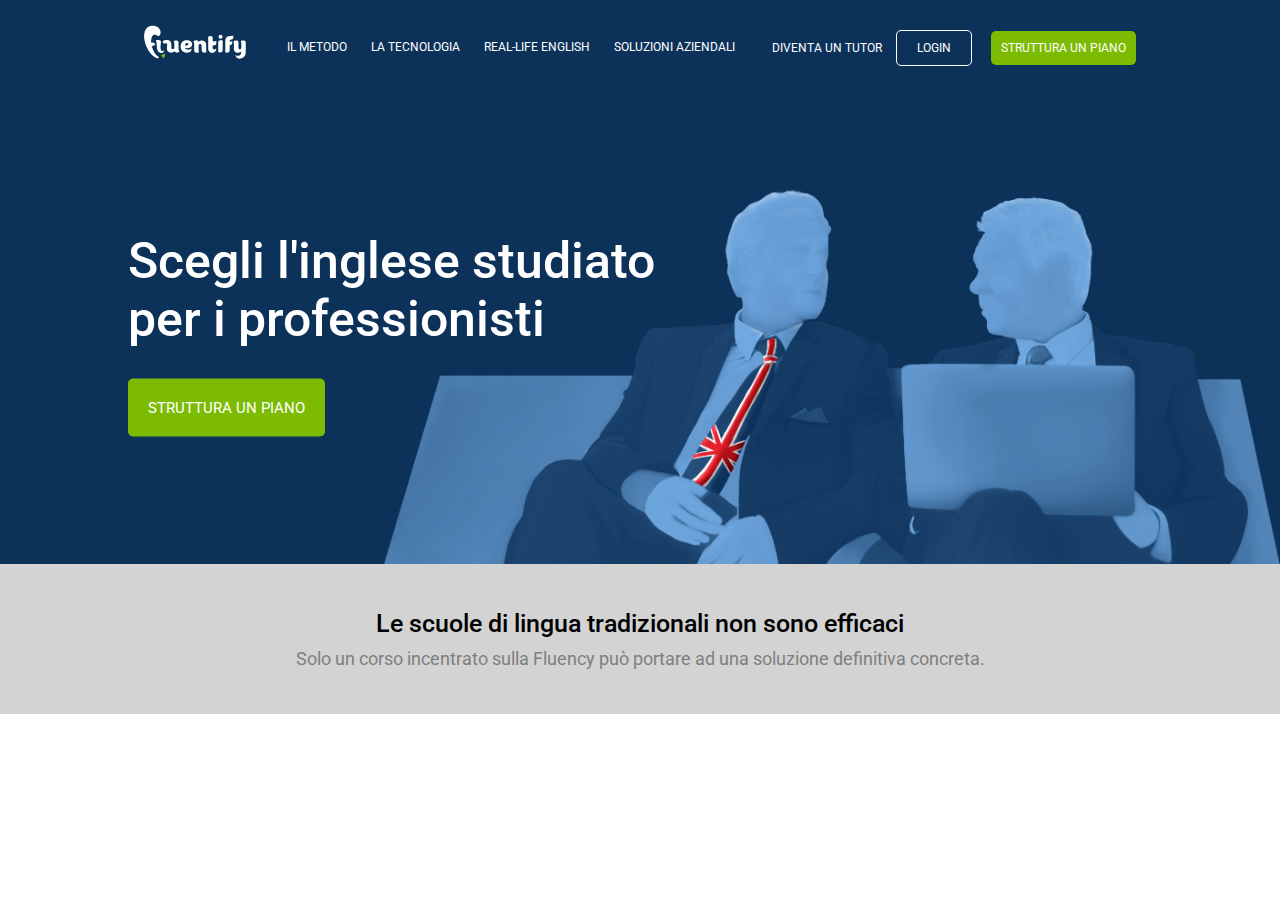
==== index.html @ 2aef1e48 "header correction" ====
<!DOCTYPE html>
<html lang="en" dir="ltr">
  <head>
    <meta charset="utf-8">
    <title>Fluentify</title>
    <link rel="preconnect" href="https://fonts.gstatic.com">
    <link href="https://fonts.googleapis.com/css2?family=Roboto:wght@300;400;500&display=swap" rel="stylesheet">
    <link rel="stylesheet" href="css/style.css">
  </head>

  <body>
    <header>
      <div class="container">
        <!-- logo -->
        <div class="logo">
          <a href="#">
            <img src="img/logo.svg" alt="logo">
          </a>
        </div>
        <!-- /logo -->

        <!-- main nav -->
        <div class="navs">
          <nav class="main-nav">
            <ul>
              <li><a href="#">il metodo</a></li>
              <li><a href="#">la tecnologia</a></li>
              <li><a href="#">real-life english</a></li>
              <li><a href="#">soluzioni aziendali</a></li>
            </ul>

          </nav>
          <!-- /main nav -->

          <!-- secondary-nav -->
          <nav class="secondary-nav">
            <ul>
              <li><a href="#">diventa un tutor</a></li>
              <li><a class="link login" href="#">login</a></li>
              <li><a class="link" href="#">struttura un piano</a></li>
            </ul>

          </nav>
          <!-- /secondary-nav -->
        </div>

      </div>
    </header>

    <main>
      <!-- hero -->
      <section class="hero">
        <div class="container">
          <div class="hero-heading">
            <h1>Scegli l'inglese studiato<br>per i professionisti</h1>
            <a class="link big" href="#">struttura un piano</a>
          </div>
        </div>
      </section>
      <!-- /hero -->
      <!-- payoff-section -->
      <section class="payoff">
        <div class="container centering">
            <h3>Le scuole di lingua tradizionali non sono efficaci</h3>
            <p>Solo un corso incentrato sulla Fluency pu&#242; portare ad una soluzione definitiva concreta.</p>
        </div>
      </section>
      <!-- /payoff-section -->
      <!-- icon-section -->
      <section class="icon">


      </section>
      <!-- /icon-section -->

      <!-- level-section -->
      <!-- /level-section -->

      <!-- plan-section -->
      <!-- /plan-section -->

    </main>

  </body>
</html>
---- css/style.css ----
* {
  margin:0;
  padding: 0;
  box-sizing: border-box;
}

body {
  font-family: 'Roboto', sans-serif;
}

.container {
  width: 80%;
  margin: auto;
}

.clearfix::after {
  content: "";
  display: block;
  clear: both;
}

.centering {
  position: absolute;
  left: 50%;
  top: 50%;
  transform: translate(-50%, -50%);
}

/* typo */
a {
  text-decoration: none;
  color: #fff;
  text-transform: uppercase;
}

p {
  color: #7f7f7f;
  font-size: 18px;
}

h1 {
  color: #fff;
  font-size: 50px;
  font-weight: 500;
  margin-bottom: 50px;
}

h3 {
  font-size: 25px;
  font-weight: 500;
  color: #7cbb02;
  margin-bottom: 10px;
}

/* button */
a.link {
 background-color: #7cbb02;
 border-radius: 5px;
}

a.link.login {
  border: 1px solid #fff;
  background-color: transparent;
  padding: 10px 20px;
  margin-right: 15px;
}

a.link.big {
  padding: 20px;
  font-size: 15px;
}

/* header */
header, .hero {
  background-color: #0c325a;
}

header {
  padding: 20px;
}

header .container {
  position: relative;
}

/* logo */
.logo {
  width: 13%;
}

.logo img {
  width: 90%;
}

header .container * {
  display: inline-block;
  vertical-align: middle;
}

/* main nav */
nav ul a {
  display: inline-block;
  font-size: 12px;
  padding: 10px;
}

nav ul:first-child {
  padding-left: 0;
}

nav li {
  list-style: none;
  display: inline-block;
}

/* navs */
.navs {
  padding-top: 1%;
}

/* secondary-nav */
.secondary-nav {
  position: absolute;
  right: 0;
}

/* hero */
.hero {
  background-image: url("../img/background-header.png");
  height: 480px;
  background-size: 70%;
  background-repeat: no-repeat;
  background-position: right bottom;
  position: relative;
}

.hero-heading {
  position: absolute;
  top: 50%;
  transform: translateY(-50%);
}

/* payoff */
.payoff {
  height: 150px;
  text-align: center;
  background-color: #d3d3d3;
  position: relative;
}

.payoff h3 {
  color: black;
}
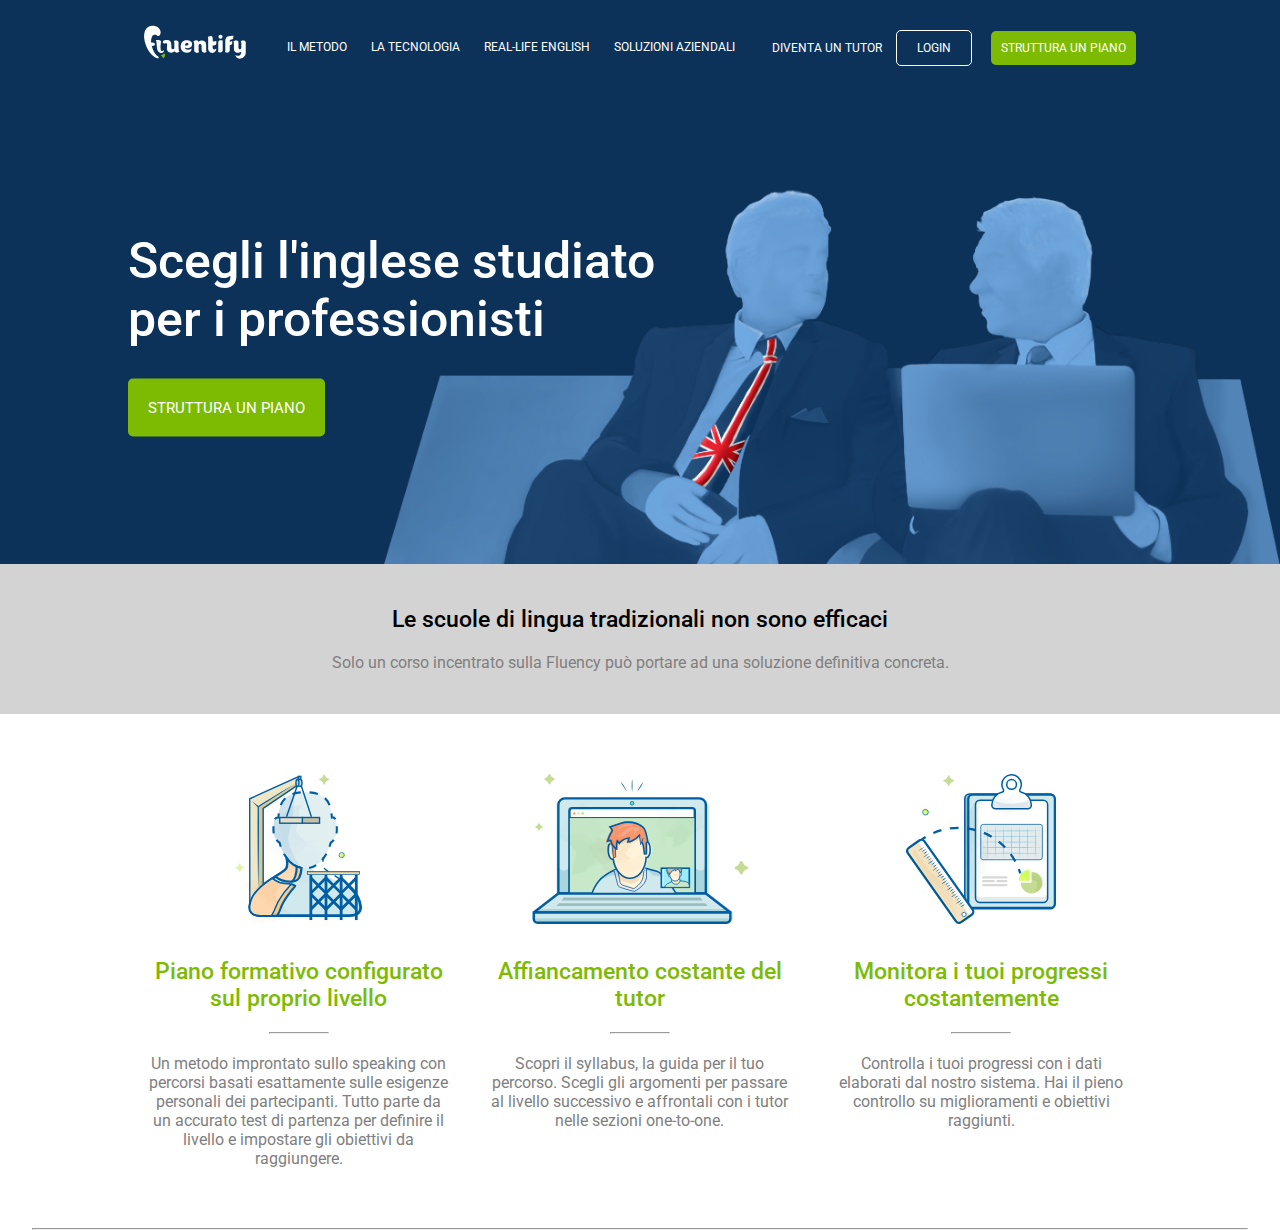
==== commit 80203c22: "icon section" ====
--- a/index.html
+++ b/index.html
@@ -68,12 +68,35 @@
       <!-- /payoff-section -->
       <!-- icon-section -->
       <section class="icon">
+        <div class="container clearfix">
+          <div class="item">
+            <img src="img/profile.svg" alt="profile">
+            <h3>Piano formativo configurato sul proprio livello</h3>
+            <hr>
+            <p>Un metodo improntato sullo speaking con percorsi basati esattamente sulle esigenze personali dei partecipanti. Tutto parte da un accurato test di partenza per definire il livello e impostare gli obiettivi da raggiungere.</p>
+          </div>
+          <div class="item">
+            <img src="img/computer.svg" alt="profile">
+            <h3>Affiancamento costante del tutor</h3>
+            <hr>
+            <p>Scopri il syllabus, la guida per il tuo percorso. Scegli gli argomenti per passare al livello successivo e affrontali con i tutor nelle sezioni one-to-one.</p>
+          </div>
+          <div class="item">
+            <img src="img/doc.svg" alt="profile">
+            <h3>Monitora i tuoi progressi costantemente</h3>
+            <hr>
+            <p>Controlla i tuoi progressi con i dati elaborati dal nostro sistema. Hai il pieno controllo su miglioramenti e obiettivi raggiunti.</p>
+          </div>
+        </div>
 
 
       </section>
       <!-- /icon-section -->
+      <hr class="">
+      <!-- level-section -->
+      <section>
 
-      <!-- level-section -->
+      </section>
       <!-- /level-section -->
 
       <!-- plan-section -->
--- a/css/style.css
+++ b/css/style.css
@@ -1,3 +1,4 @@
+/* general */
 * {
   margin:0;
   padding: 0;
@@ -25,6 +26,7 @@
   top: 50%;
   transform: translate(-50%, -50%);
 }
+/* /general */
 
 /* typo */
 a {
@@ -35,7 +37,8 @@
 
 p {
   color: #7f7f7f;
-  font-size: 18px;
+  font-size: 16px;
+  margin-top: 20px;
 }
 
 h1 {
@@ -46,11 +49,11 @@
 }
 
 h3 {
-  font-size: 25px;
+  font-size: 23px;
   font-weight: 500;
   color: #7cbb02;
-  margin-bottom: 10px;
 }
+/* /typo */
 
 /* button */
 a.link {
@@ -69,6 +72,7 @@
   padding: 20px;
   font-size: 15px;
 }
+/* /button */
 
 /* header */
 header, .hero {
@@ -97,6 +101,12 @@
   vertical-align: middle;
 }
 
+/* navs */
+.navs {
+  padding-top: 1%;
+}
+/* /navs*/
+
 /* main nav */
 nav ul a {
   display: inline-block;
@@ -112,17 +122,15 @@
   list-style: none;
   display: inline-block;
 }
-
-/* navs */
-.navs {
-  padding-top: 1%;
-}
+/* /main nav */
 
 /* secondary-nav */
 .secondary-nav {
   position: absolute;
   right: 0;
 }
+/* /secondary-nav */
+/* /header */
 
 /* hero */
 .hero {
@@ -139,6 +147,7 @@
   top: 50%;
   transform: translateY(-50%);
 }
+/* /hero */
 
 /* payoff */
 .payoff {
@@ -151,3 +160,36 @@
 .payoff h3 {
   color: black;
 }
+/* /payoff */
+
+/* icon */
+
+section.icon {
+  margin: 60px 0;
+}
+.icon .item {
+  width: calc(100%/3);
+  float: left;
+  text-align: center;
+  padding: 0 20px;
+}
+
+.item > img {
+  height: 150px;
+}
+
+.item h3 {
+  margin: 30px 0 20px;
+}
+
+.item hr {
+  width: 20%;
+  margin: auto;
+  color: #7f7f7f;
+}
+
+hr {
+  width: 95%;
+  margin: auto;
+
+}
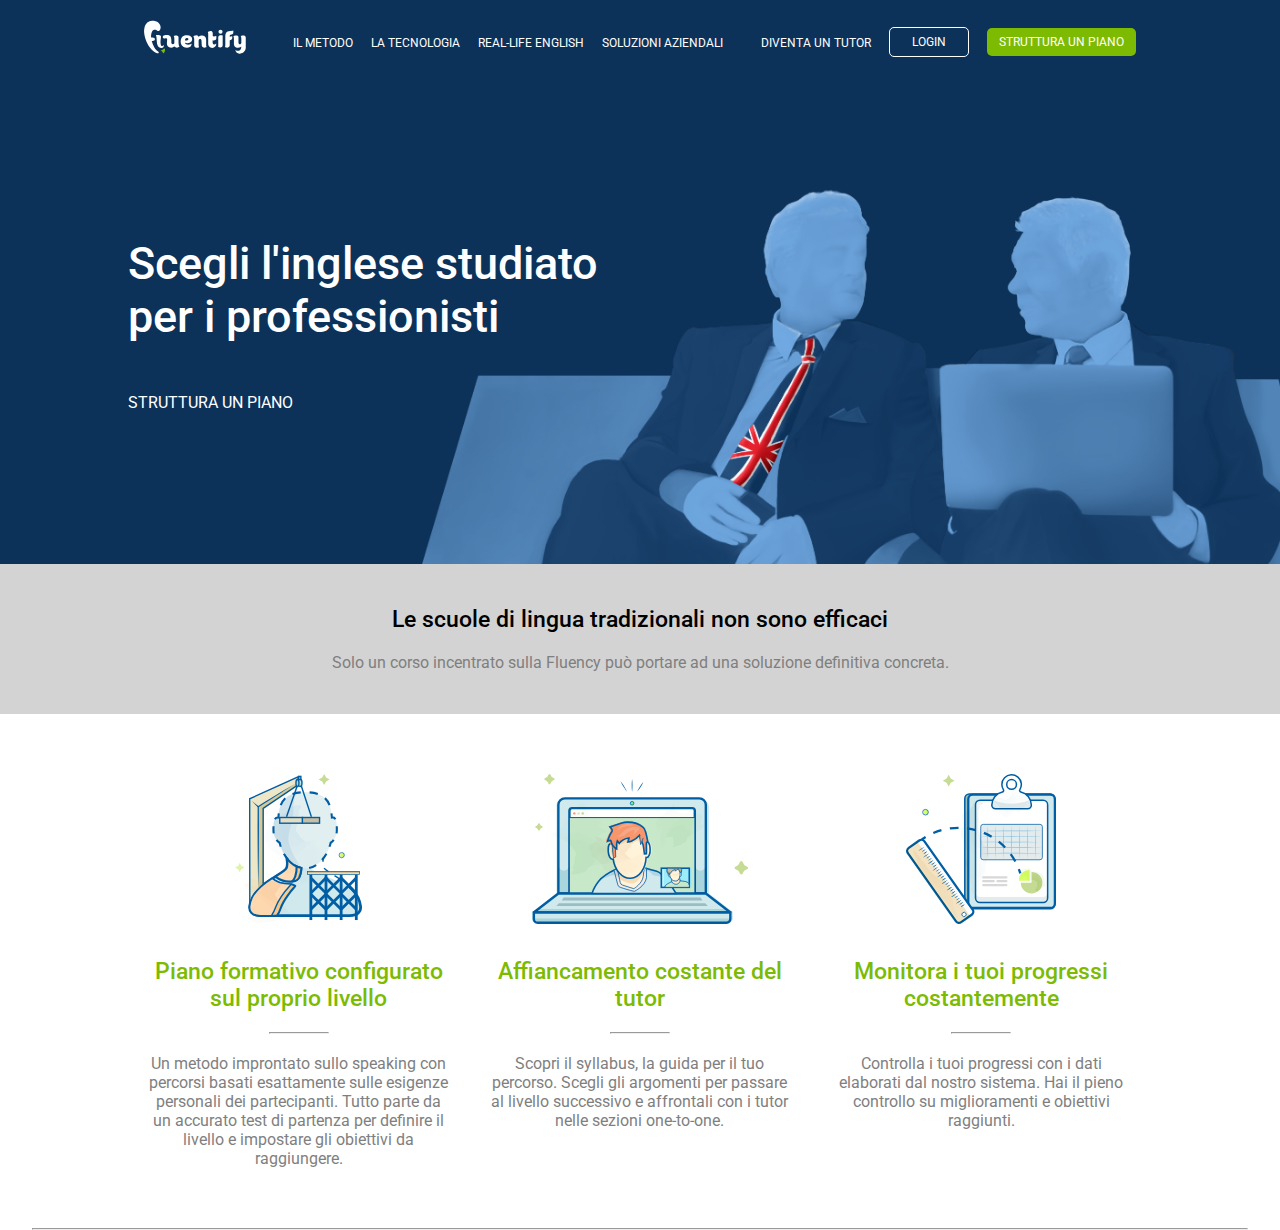
==== commit e9a0ec7a: "header correction" ====
--- a/index.html
+++ b/index.html
@@ -16,34 +16,22 @@
           <a href="#">
             <img src="img/logo.svg" alt="logo">
           </a>
-        </div>
-        <!-- /logo -->
-
-        <!-- main nav -->
-        <div class="navs">
-          <nav class="main-nav">
-            <ul>
-              <li><a href="#">il metodo</a></li>
-              <li><a href="#">la tecnologia</a></li>
-              <li><a href="#">real-life english</a></li>
-              <li><a href="#">soluzioni aziendali</a></li>
-            </ul>
-
-          </nav>
-          <!-- /main nav -->
-
-          <!-- secondary-nav -->
-          <nav class="secondary-nav">
-            <ul>
-              <li><a href="#">diventa un tutor</a></li>
-              <li><a class="link login" href="#">login</a></li>
-              <li><a class="link" href="#">struttura un piano</a></li>
-            </ul>
-
-          </nav>
-          <!-- /secondary-nav -->
-        </div>
-
+        </div><!--
+        --><nav class="main-nav">
+          <ul>
+            <li><a href="#">il metodo</a></li>
+            <li><a href="#">la tecnologia</a></li>
+            <li><a href="#">real-life english</a></li>
+            <li><a href="#">soluzioni aziendali</a></li>
+          </ul>
+        </nav><!--
+        --><nav class="secondary-nav">
+          <ul>
+            <li><a href="#">diventa un tutor</a></li>
+            <li><a class="btn btn-bordered" href="#">login</a></li>
+            <li><a class="btn btn-green" href="#">struttura un piano</a></li>
+          </ul>
+        </nav>
       </div>
     </header>
 
@@ -52,7 +40,7 @@
       <section class="hero">
         <div class="container">
           <div class="hero-heading">
-            <h1>Scegli l'inglese studiato<br>per i professionisti</h1>
+            <h1>Scegli l'inglese studiato per i professionisti</h1>
             <a class="link big" href="#">struttura un piano</a>
           </div>
         </div>
--- a/css/style.css
+++ b/css/style.css
@@ -43,9 +43,10 @@
 
 h1 {
   color: #fff;
-  font-size: 50px;
+  font-size: 45px;
   font-weight: 500;
   margin-bottom: 50px;
+  width: 60%;
 }
 
 h3 {
@@ -56,22 +57,25 @@
 /* /typo */
 
 /* button */
-a.link {
- background-color: #7cbb02;
- border-radius: 5px;
+
+.btn {
+  display: inline-block;
+  color: #fff;
+  padding: 7px 12px;
+  min-width: 80px;
+  border-radius: 5px;
+  font-size: 12px;
+  text-align: center;
 }
 
-a.link.login {
+.btn-bordered {
   border: 1px solid #fff;
-  background-color: transparent;
-  padding: 10px 20px;
-  margin-right: 15px;
 }
 
-a.link.big {
-  padding: 20px;
-  font-size: 15px;
+.btn-green {
+  background-color: #7cbb02;
 }
+
 /* /button */
 
 /* header */
@@ -81,19 +85,17 @@
 
 header {
   padding: 20px;
-}
-
-header .container {
-  position: relative;
+  font-size: 12px;
 }
 
 /* logo */
 .logo {
-  width: 13%;
+  width: 15%;
 }
 
 .logo img {
   width: 90%;
+  padding-bottom: 10px;
 }
 
 header .container * {
@@ -101,33 +103,25 @@
   vertical-align: middle;
 }
 
-/* navs */
-.navs {
-  padding-top: 1%;
-}
-/* /navs*/
-
 /* main nav */
-nav ul a {
-  display: inline-block;
-  font-size: 12px;
-  padding: 10px;
+.main-nav {
+  width: 45%;
 }
 
-nav ul:first-child {
-  padding-left: 0;
+header li {
+  list-style: none;
+  display: inline-block;
 }
 
-nav li {
-  list-style: none;
-  display: inline-block;
+header li:not(:last-child) {
+  margin-right: 15px;
 }
 /* /main nav */
 
 /* secondary-nav */
 .secondary-nav {
-  position: absolute;
-  right: 0;
+  text-align: right;
+  width: 40%;
 }
 /* /secondary-nav */
 /* /header */
@@ -138,7 +132,7 @@
   height: 480px;
   background-size: 70%;
   background-repeat: no-repeat;
-  background-position: right bottom;
+  background-position: 110% 100%;
   position: relative;
 }
 
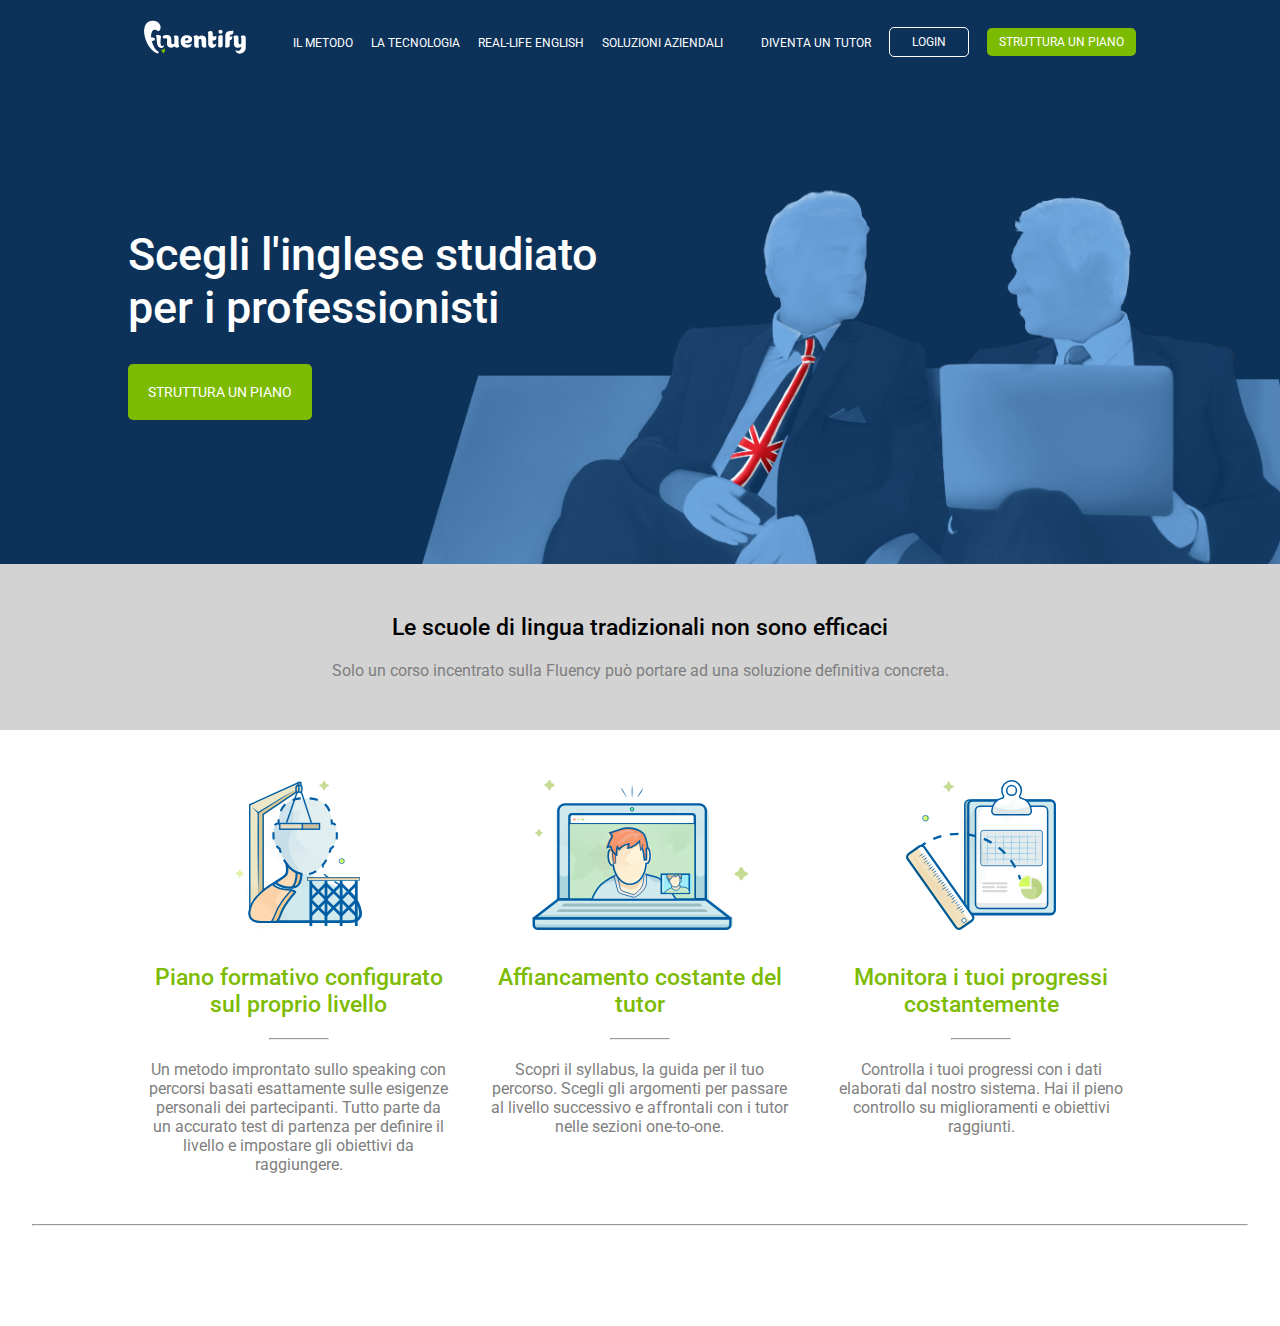
==== commit e2007383: "hero + payoff + btn correction" ====
--- a/index.html
+++ b/index.html
@@ -37,25 +37,25 @@
 
     <main>
       <!-- hero -->
-      <section class="hero">
+      <section id="hero">
         <div class="container">
           <div class="hero-heading">
             <h1>Scegli l'inglese studiato per i professionisti</h1>
-            <a class="link big" href="#">struttura un piano</a>
+            <a class="btn btn-big btn-green" href="#">struttura un piano</a>
           </div>
         </div>
       </section>
       <!-- /hero -->
       <!-- payoff-section -->
-      <section class="payoff">
-        <div class="container centering">
+      <section id="payoff">
+        <div class="container">
             <h3>Le scuole di lingua tradizionali non sono efficaci</h3>
             <p>Solo un corso incentrato sulla Fluency pu&#242; portare ad una soluzione definitiva concreta.</p>
         </div>
       </section>
       <!-- /payoff-section -->
       <!-- icon-section -->
-      <section class="icon">
+      <section id="icon">
         <div class="container clearfix">
           <div class="item">
             <img src="img/profile.svg" alt="profile">
@@ -80,7 +80,7 @@
 
       </section>
       <!-- /icon-section -->
-      <hr class="">
+      <hr class="separator">
       <!-- level-section -->
       <section>
 
--- a/css/style.css
+++ b/css/style.css
@@ -19,13 +19,6 @@
   display: block;
   clear: both;
 }
-
-.centering {
-  position: absolute;
-  left: 50%;
-  top: 50%;
-  transform: translate(-50%, -50%);
-}
 /* /general */
 
 /* typo */
@@ -45,7 +38,7 @@
   color: #fff;
   font-size: 45px;
   font-weight: 500;
-  margin-bottom: 50px;
+  margin-bottom: 30px;
   width: 60%;
 }
 
@@ -68,6 +61,11 @@
   text-align: center;
 }
 
+.btn-big {
+  padding: 20px;
+  font-size: 14px;
+}
+
 .btn-bordered {
   border: 1px solid #fff;
 }
@@ -79,7 +77,7 @@
 /* /button */
 
 /* header */
-header, .hero {
+header, #hero {
   background-color: #0c325a;
 }
 
@@ -126,8 +124,12 @@
 /* /secondary-nav */
 /* /header */
 
+/* section */
+section {
+  padding: 50px 0;
+}
 /* hero */
-.hero {
+#hero {
   background-image: url("../img/background-header.png");
   height: 480px;
   background-size: 70%;
@@ -144,24 +146,19 @@
 /* /hero */
 
 /* payoff */
-.payoff {
-  height: 150px;
+#payoff {
   text-align: center;
   background-color: #d3d3d3;
-  position: relative;
 }
 
-.payoff h3 {
+#payoff h3 {
   color: black;
 }
 /* /payoff */
 
 /* icon */
 
-section.icon {
-  margin: 60px 0;
-}
-.icon .item {
+#icon .item {
   width: calc(100%/3);
   float: left;
   text-align: center;
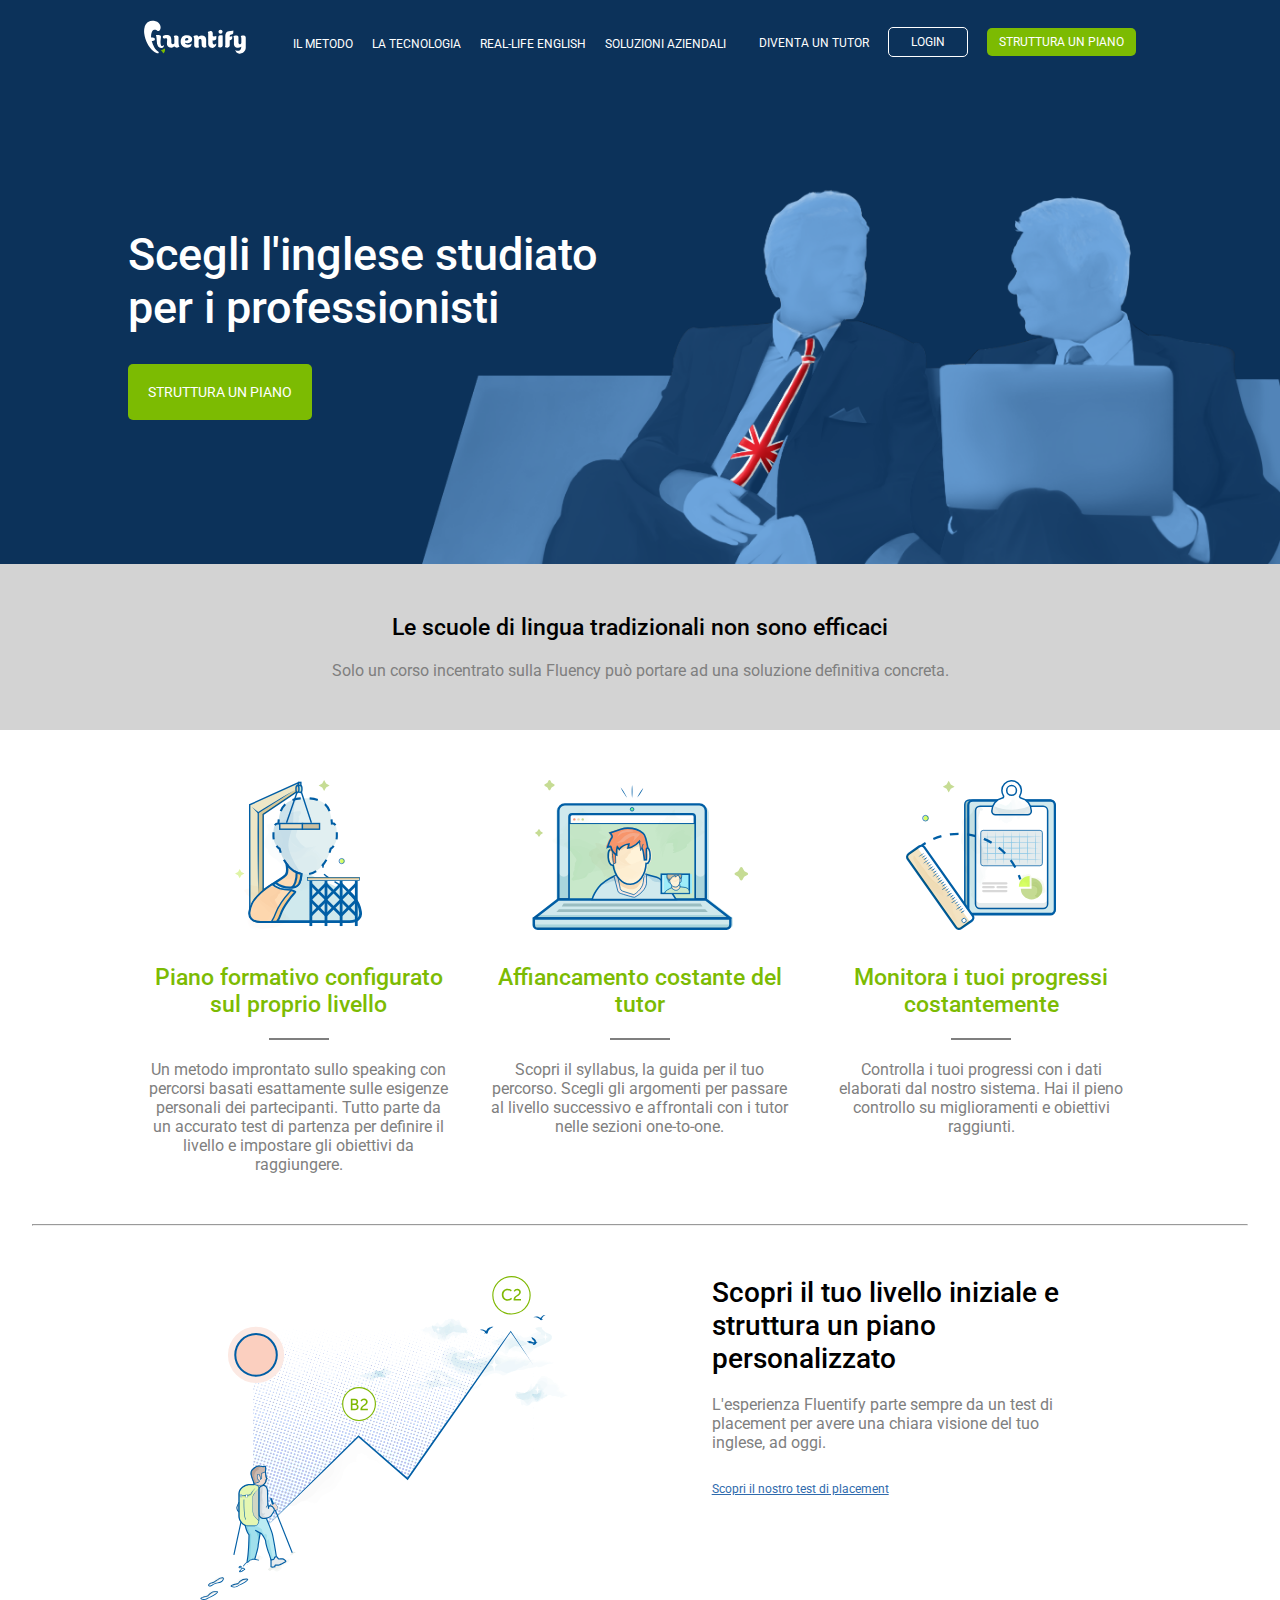
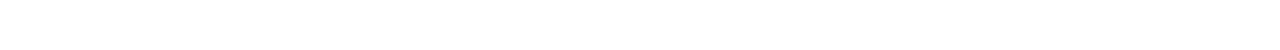
==== commit 0a464a68: "level sections" ====
--- a/index.html
+++ b/index.html
@@ -82,7 +82,18 @@
       <!-- /icon-section -->
       <hr class="separator">
       <!-- level-section -->
-      <section>
+      <section id="level">
+        <div class="container clearfix">
+          <div class="level-cols">
+            <img src="img/mountain.svg" alt="level-mountain">
+          </div>
+          <div class="level-cols">
+            <h2>Scopri il tuo livello iniziale e struttura un piano personalizzato</h2>
+            <p>L'esperienza Fluentify parte sempre da un test di placement per avere una chiara visione del tuo inglese, ad oggi.</p>
+            <a class="link" href="#">Scopri il nostro test di placement</a>
+          </div>
+
+        </div>
 
       </section>
       <!-- /level-section -->
--- a/css/style.css
+++ b/css/style.css
@@ -19,6 +19,11 @@
   display: block;
   clear: both;
 }
+
+.separator {
+  width: 95%;
+  margin: auto;
+}
 /* /general */
 
 /* typo */
@@ -26,6 +31,7 @@
   text-decoration: none;
   color: #fff;
   text-transform: uppercase;
+  font-size: 12px;
 }
 
 p {
@@ -42,15 +48,18 @@
   width: 60%;
 }
 
+h2 {
+  font-weight: 500;
+  font-size: 28px;
+}
+
 h3 {
   font-size: 23px;
   font-weight: 500;
-  color: #7cbb02;
 }
 /* /typo */
 
 /* button */
-
 .btn {
   display: inline-block;
   color: #fff;
@@ -73,7 +82,6 @@
 .btn-green {
   background-color: #7cbb02;
 }
-
 /* /button */
 
 /* header */
@@ -83,7 +91,6 @@
 
 header {
   padding: 20px;
-  font-size: 12px;
 }
 
 /* logo */
@@ -128,6 +135,7 @@
 section {
   padding: 50px 0;
 }
+
 /* hero */
 #hero {
   background-image: url("../img/background-header.png");
@@ -150,14 +158,9 @@
   text-align: center;
   background-color: #d3d3d3;
 }
-
-#payoff h3 {
-  color: black;
-}
 /* /payoff */
 
 /* icon */
-
 #icon .item {
   width: calc(100%/3);
   float: left;
@@ -171,16 +174,31 @@
 
 .item h3 {
   margin: 30px 0 20px;
+  color: #7cbb02;
 }
 
 .item hr {
   width: 20%;
   margin: auto;
-  color: #7f7f7f;
-}
-
-hr {
-  width: 95%;
-  margin: auto;
-
-}
+  border: 1px solid #7f7f7f;
+
+}
+/* /icon */
+
+/* level */
+#level .container * {
+  float: left;
+}
+
+.level-cols {
+  width: 50%;
+  padding: 0 7%;
+}
+
+.link {
+  color: #306bad;
+  text-decoration: underline;
+  text-transform: none;
+  margin-top: 30px;
+}
+/* /level */
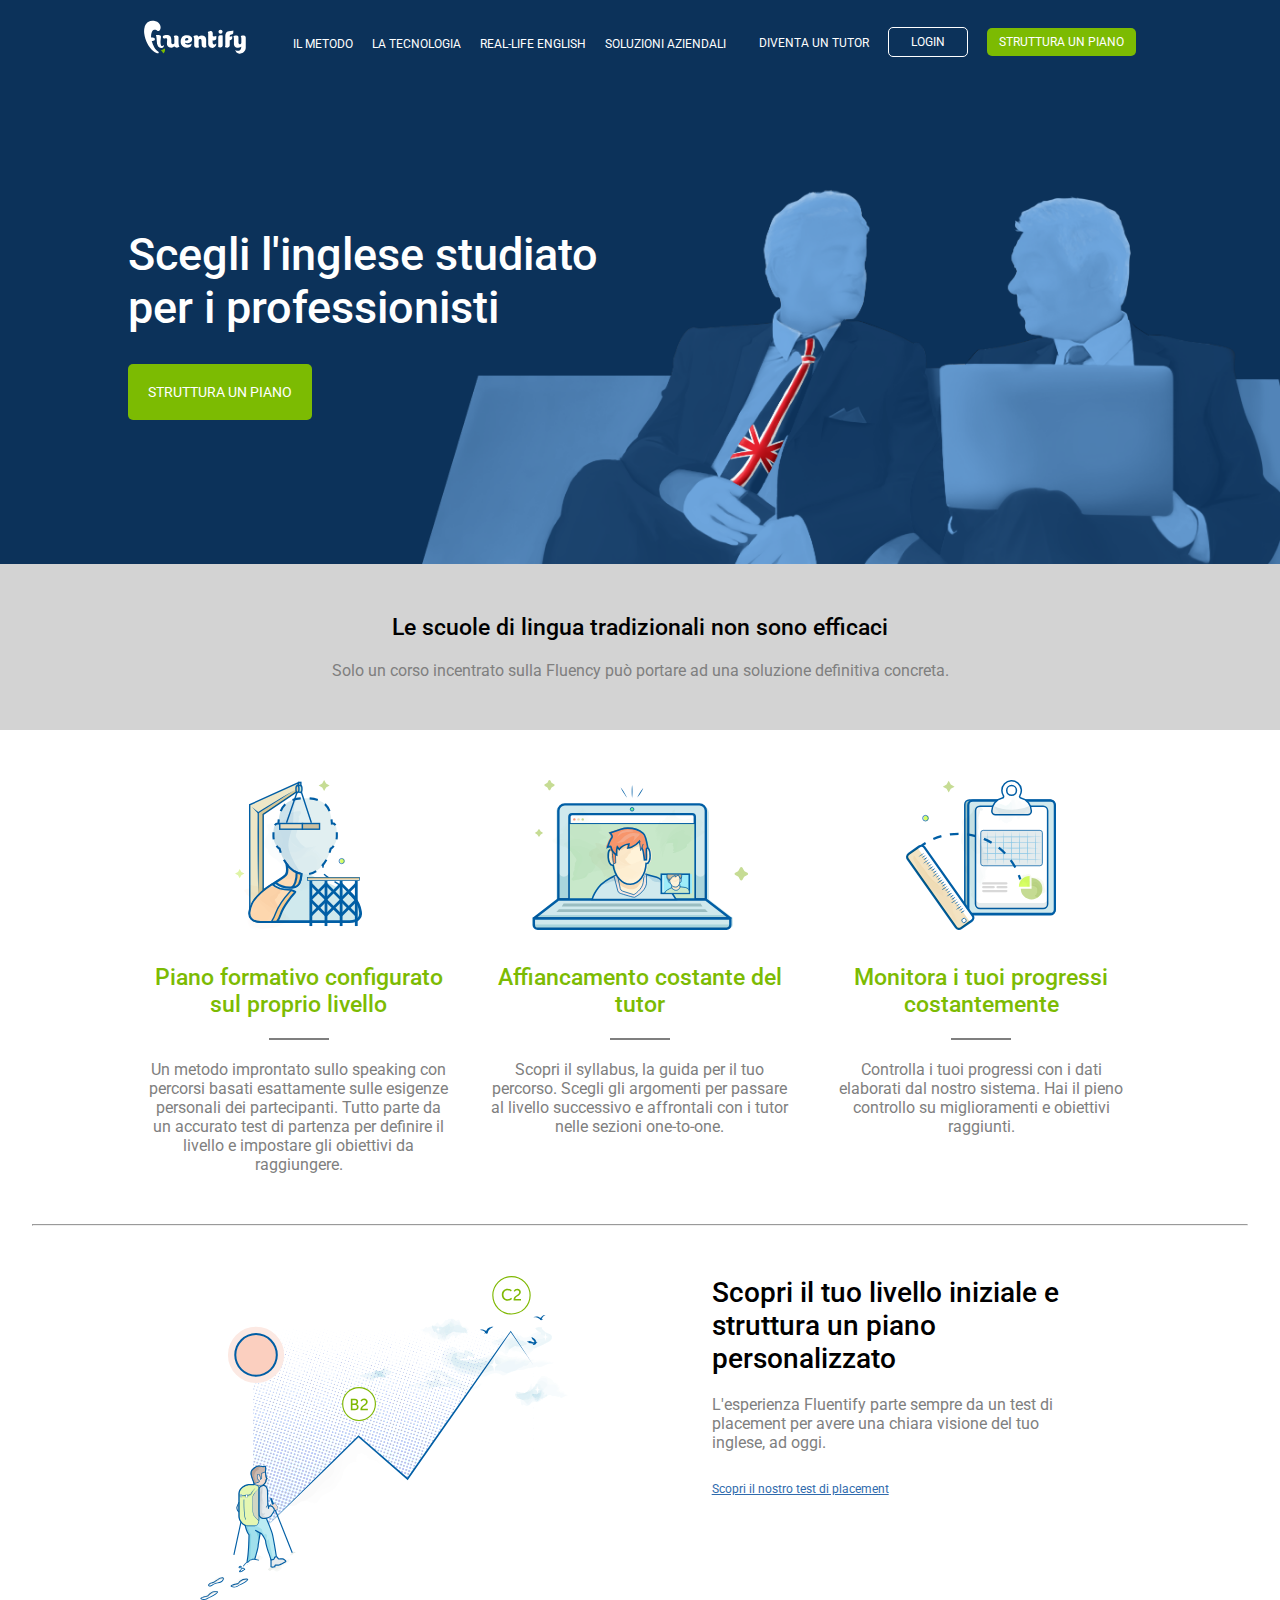
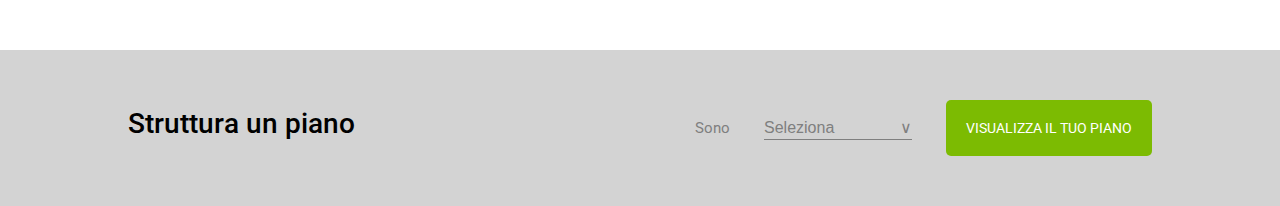
==== commit 3c306776: "plan section" ====
--- a/index.html
+++ b/index.html
@@ -92,13 +92,32 @@
             <p>L'esperienza Fluentify parte sempre da un test di placement per avere una chiara visione del tuo inglese, ad oggi.</p>
             <a class="link" href="#">Scopri il nostro test di placement</a>
           </div>
-
         </div>
 
       </section>
       <!-- /level-section -->
-
       <!-- plan-section -->
+      <section id="plan">
+        <div class="container">
+          <div class="cols">
+            <h2>Struttura un piano</h2>
+          </div><!--
+          --><div class="cols plan-selection">
+              <form class="selection-form" action="index.html">
+                <label for="currentjob-selection">Sono</label>
+                <select id="currentjob-selection" name="current job">
+                  <option value="Seleziona">Seleziona</option>
+                  <option value="student">Studente</option>
+                  <option value="Imprenditore">Imprenditore</option>
+                  <option value="Azienda">Azienda</option>
+                  <option value="Lavoratore">Lavoratore</option>
+                  <option value="Libero professionista">Libero professionista</option>
+                </select>
+              </form>
+              <a href="#" class="btn btn-big btn-green">visualizza il tuo piano</a>
+            </div>
+        </div>
+      </section>
       <!-- /plan-section -->
 
     </main>
--- a/css/style.css
+++ b/css/style.css
@@ -156,9 +156,12 @@
 /* payoff */
 #payoff {
   text-align: center;
+}
+/* /payoff */
+
+#payoff, #plan {
   background-color: #d3d3d3;
 }
-/* /payoff */
 
 /* icon */
 #icon .item {
@@ -202,3 +205,45 @@
   margin-top: 30px;
 }
 /* /level */
+
+/* plan */
+#plan .container * {
+  display: inline-block;
+}
+
+#plan .cols {
+  width: 50%;
+}
+
+.plan-selection {
+  text-align: right;
+  color: #7f7f7f;
+}
+
+label, select {
+  margin-right: 30px;
+}
+
+label {
+  font-size: 15px;
+}
+
+select {
+  appearance: none;
+  background-color: transparent;
+  border: none;
+  border-bottom: 1px solid #7f7f7f;
+  color: #7f7f7f;
+  font-size: 16px;
+  padding-bottom: 3px;
+}
+
+.selection-form {
+  position: relative;
+}
+.selection-form::after {
+  content: '\2228';
+  position: absolute;
+  right: 30px;
+
+/* /plan */
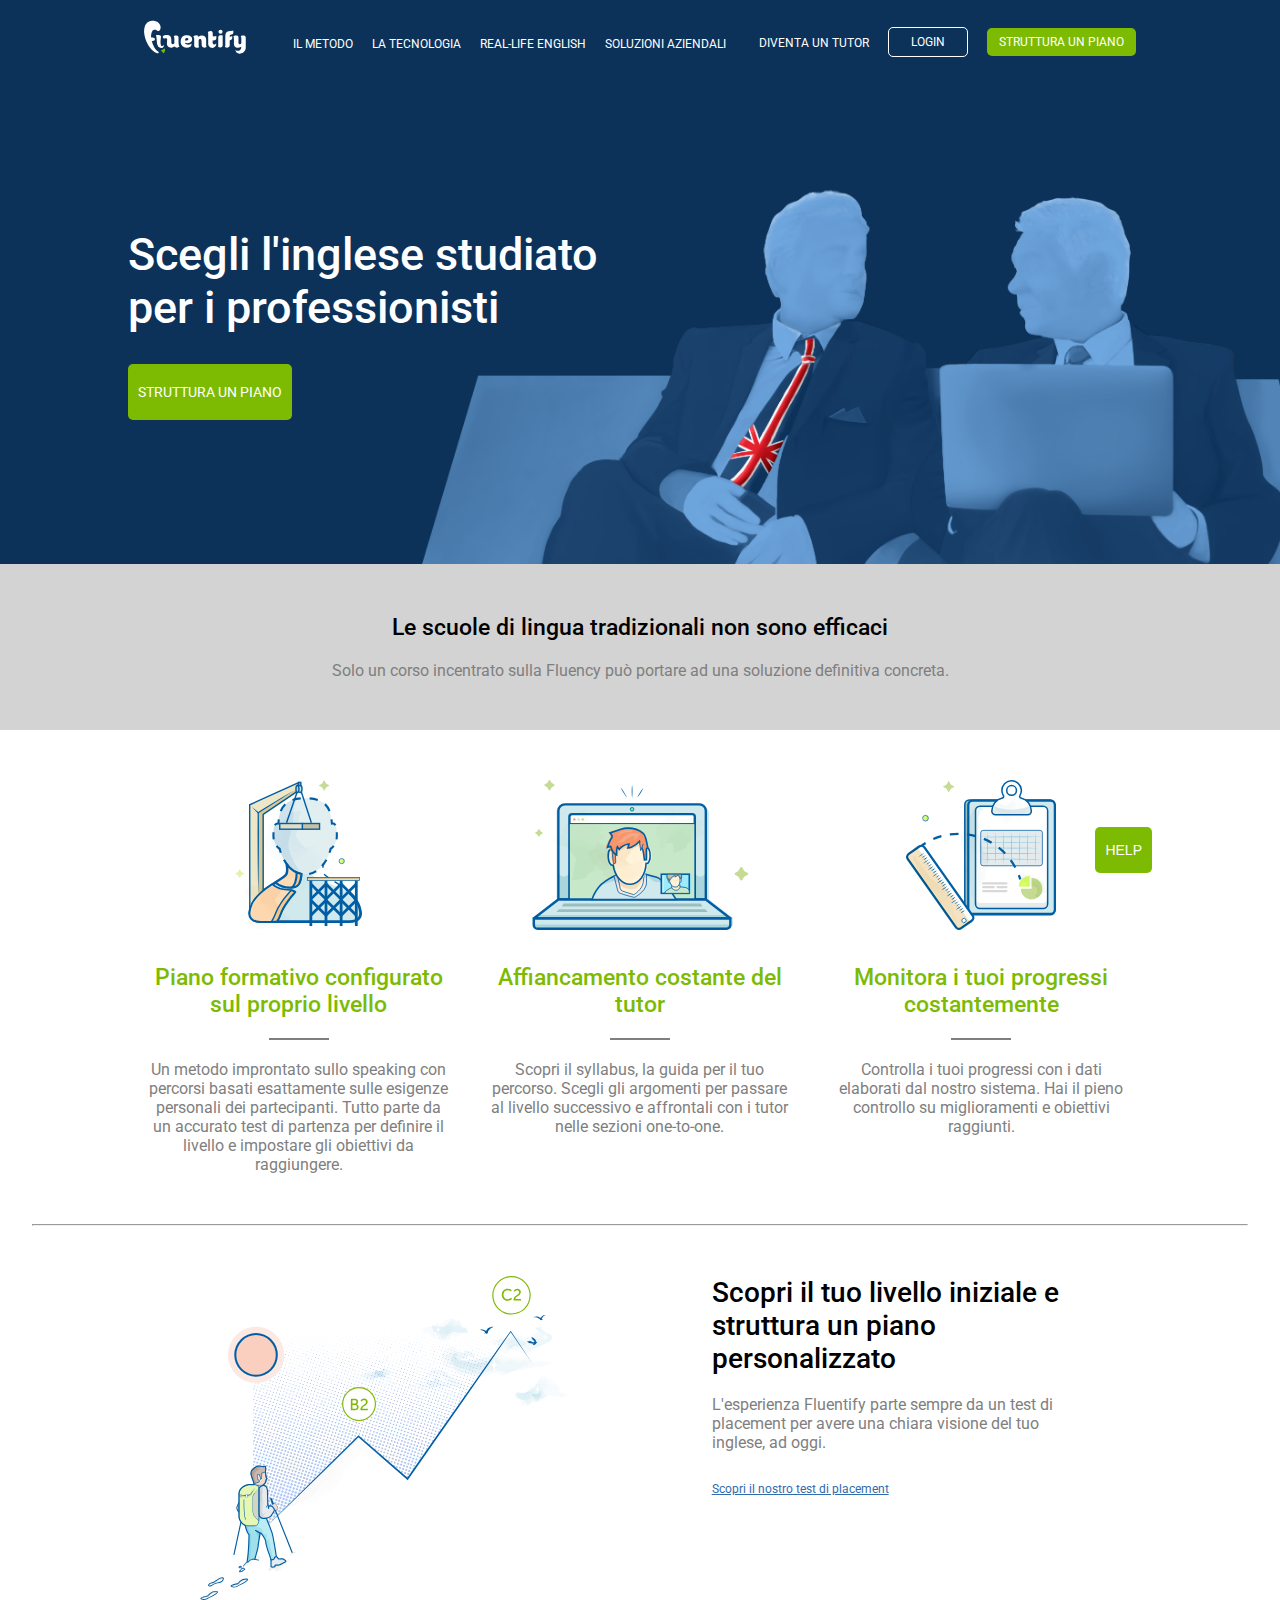
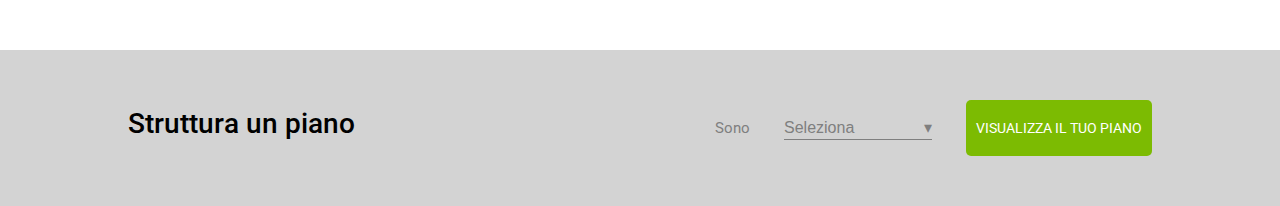
==== commit e5481411: "Help button" ====
--- a/index.html
+++ b/index.html
@@ -119,6 +119,7 @@
         </div>
       </section>
       <!-- /plan-section -->
+      <button id="help" class="btn btn-big btn-green" type="submit" name="button">help</button>
 
     </main>
 
--- a/css/style.css
+++ b/css/style.css
@@ -68,10 +68,12 @@
   border-radius: 5px;
   font-size: 12px;
   text-align: center;
+  text-transform: uppercase;
+  border: none;
 }
 
 .btn-big {
-  padding: 20px;
+  padding: 20px 10px;
   font-size: 14px;
 }
 
@@ -81,6 +83,14 @@
 
 .btn-green {
   background-color: #7cbb02;
+}
+
+#help {
+  padding: 15px 10px;
+  min-width: inherit;
+  position: fixed;
+  bottom: 3%;
+  right: 10%;
 }
 /* /button */
 
@@ -242,7 +252,7 @@
   position: relative;
 }
 .selection-form::after {
-  content: '\2228';
+  content: '\25BE';
   position: absolute;
   right: 30px;
 
